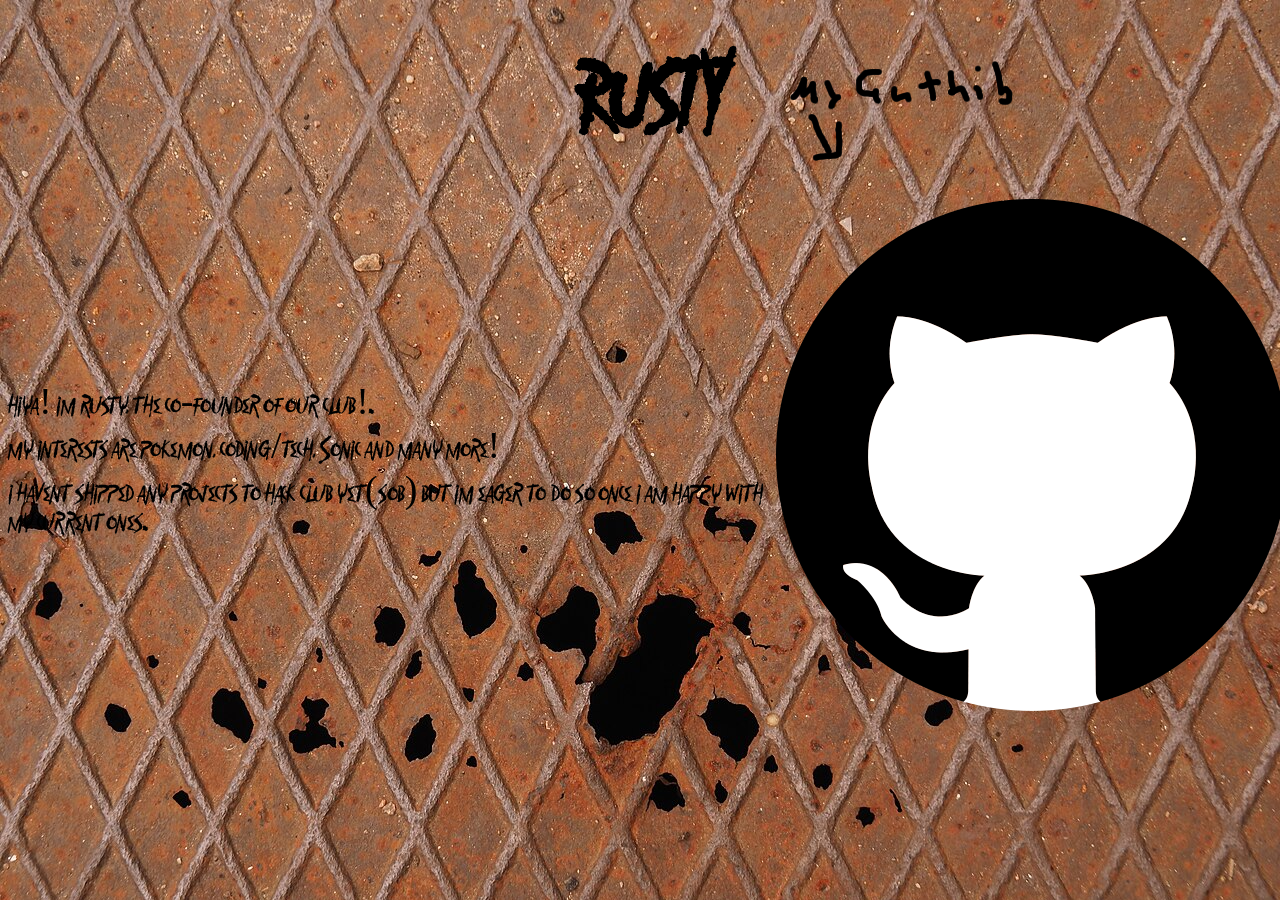
==== index.html @ d9d9b46e "added all the new files for the site" ====
<!DOCTYPE html>
<html>
<head>
    <title>full of rust</title>

<link rel="stylesheet" href="style.css">
</head>
<body class="bg">

    <h1>RUSTY</h1>
    <p>hiya! im rusty, the co-founder of our club!.<br>
    my interests are pokemon, coding/tech, Sonic and many more!<br>
    i havent shipped any projects to hack club yet(sob) but im eager to do so once i am happy with my current ones.<br>
    <a href="https://github.com/rusty303"><img src="github_logo_icon_229278.png"></img></a>
    </p>

</body>

</html>
---- style.css ----
body,html{
    width: 100%;
}

.bg{
    width:100%;

    background-image: url("subbadubbahinnagrun.png");
    background-size:cover;
}

@font-face{
    font-family: rustyyy;
    src: url("NoctureFreeRegular-BLXDd.otf");
    font-size: large;
}

h1{
    font-family: rustyyy;
    font-size: 100px;
    display: flex;
    align-items: center;
    justify-content: center;
}
p{
    font-family: rustyyy;
    font-size: 38px;
    display: flex;
    align-items: center;
    justify-content: center;
}
img{
    size: 100px;

}
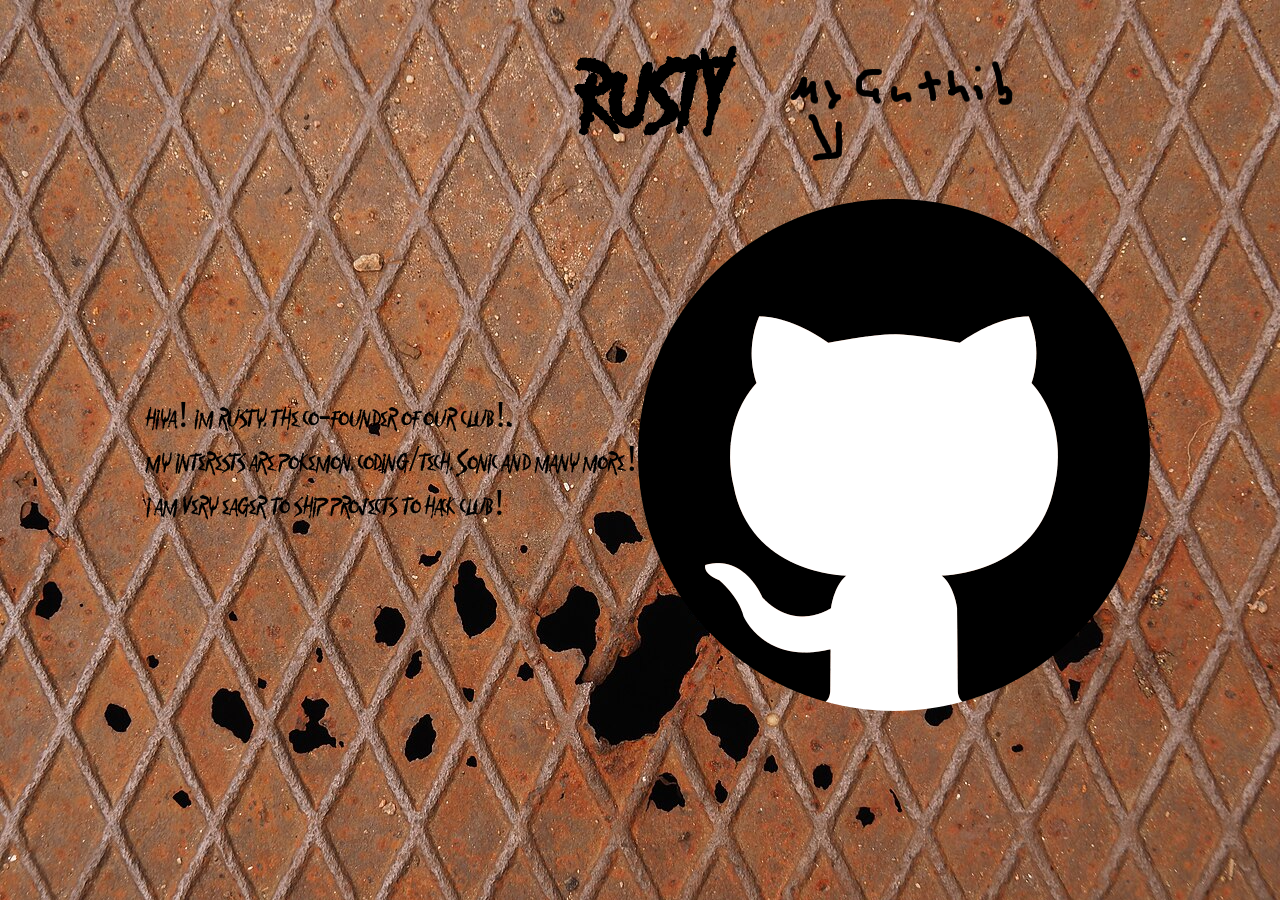
==== commit d97209d8: "updated the index a wee bit" ====
--- a/index.html
+++ b/index.html
@@ -10,7 +10,7 @@
     <h1>RUSTY</h1>
     <p>hiya! im rusty, the co-founder of our club!.<br>
     my interests are pokemon, coding/tech, Sonic and many more!<br>
-    i havent shipped any projects to hack club yet(sob) but im eager to do so once i am happy with my current ones.<br>
+    i am very eager to ship projects to hack club!<br>
     <a href="https://github.com/rusty303"><img src="github_logo_icon_229278.png"></img></a>
     </p>
 
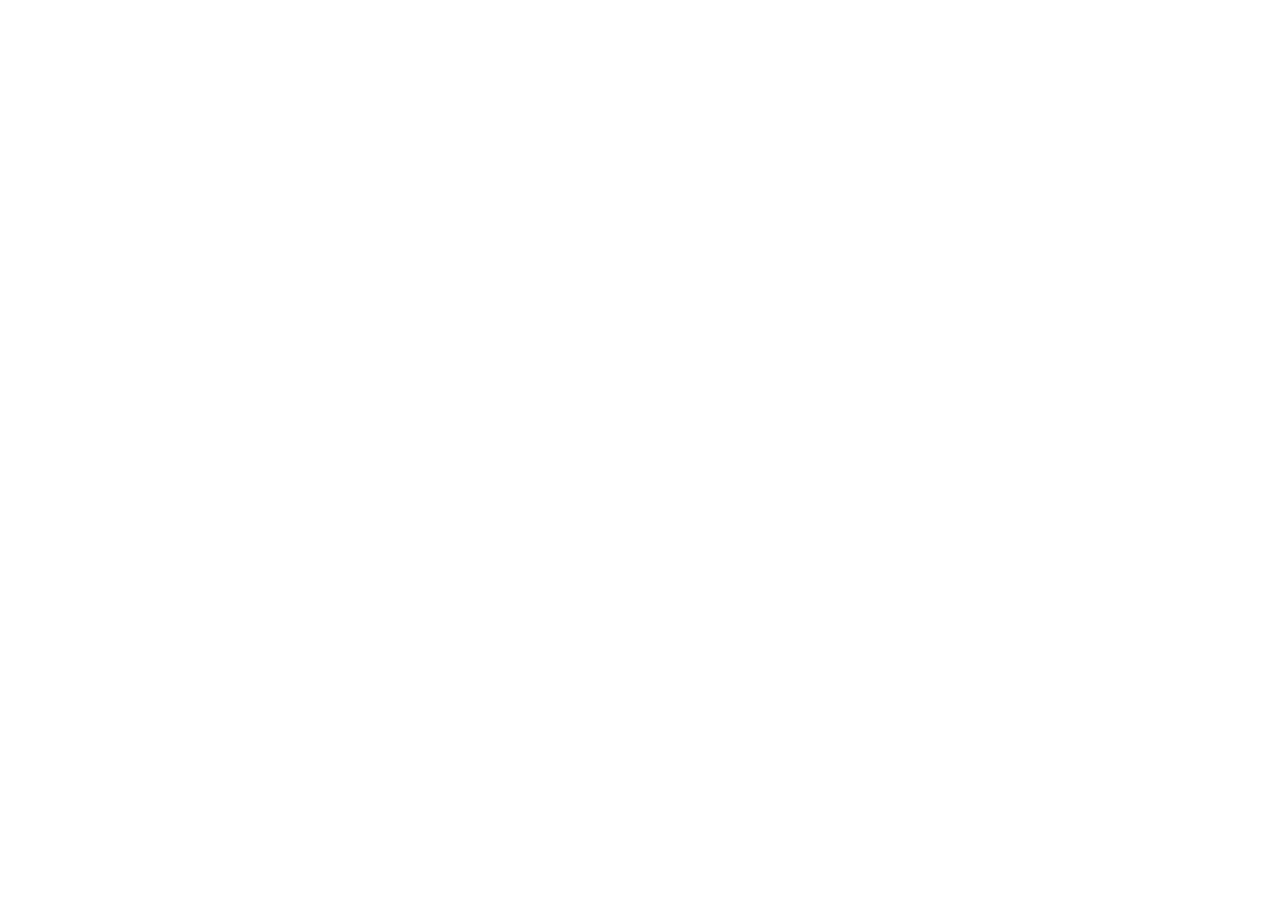
==== commit 2462937c: "mainly just made the css new and got rid of the ugly ass old font and background p2(fucked up the fi" ====
--- a/index.html
+++ b/index.html
@@ -2,18 +2,11 @@
 <html>
 <head>
     <title>full of rust</title>
-
+<link rel="icon" type="image/x-icon" href="lain.jpg"
 <link rel="stylesheet" href="style.css">
 </head>
 <body class="bg">
 
-    <h1>RUSTY</h1>
-    <p>hiya! im rusty, the co-founder of our club!.<br>
-    my interests are pokemon, coding/tech, Sonic and many more!<br>
-    i am very eager to ship projects to hack club!<br>
-    <a href="https://github.com/rusty303"><img src="github_logo_icon_229278.png"></img></a>
-    </p>
-
 </body>
 
 </html>
--- a/style.css
+++ b/style.css
@@ -1,35 +1,7 @@
-body,html{
-    width: 100%;
+
+html,
+body {
+  height: 100%
+background: #FFB5C0;
+  background: linear-gradient(90deg, rgba(255, 181, 192, 1) 0%, rgba(255, 217, 217, 1) 50%, rgba(255, 255, 255, 1) 100%);
 }
-
-.bg{
-    width:100%;
-
-    background-image: url("subbadubbahinnagrun.png");
-    background-size:cover;
-}
-
-@font-face{
-    font-family: rustyyy;
-    src: url("NoctureFreeRegular-BLXDd.otf");
-    font-size: large;
-}
-
-h1{
-    font-family: rustyyy;
-    font-size: 100px;
-    display: flex;
-    align-items: center;
-    justify-content: center;
-}
-p{
-    font-family: rustyyy;
-    font-size: 38px;
-    display: flex;
-    align-items: center;
-    justify-content: center;
-}
-img{
-    size: 100px;
-
-}
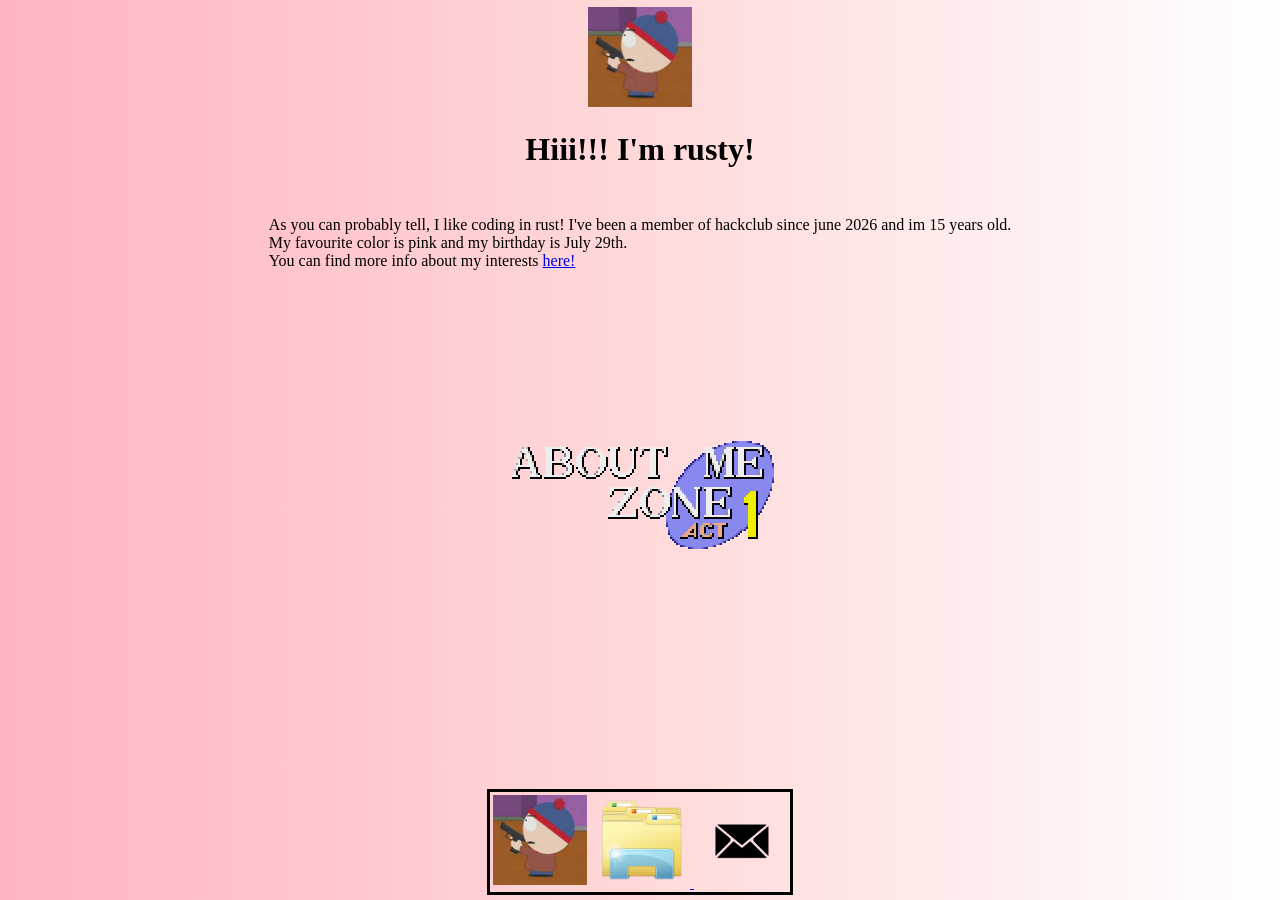
==== commit 330852ff: "finished the about me page" ====
--- a/index.html
+++ b/index.html
@@ -1,12 +1,11 @@
 <!DOCTYPE html>
 <html>
 <head>
-    <title>full of rust</title>
+<meta charset="utf-8">
+<meta http-equiv="refresh" content="0; url=about-me.html"
+<meta name="viewport" content="width=device-width, initial-scale=1">
+<title>index</title>
 <link rel="icon" type="image/x-icon" href="lain.jpg"
 <link rel="stylesheet" href="style.css">
 </head>
-<body class="bg">
-
-</body>
-
 </html>
--- a/style.css
+++ b/style.css
@@ -1,7 +1,15 @@
 
 html,
 body {
-  height: 100%
+  height: 100%;
 background: #FFB5C0;
   background: linear-gradient(90deg, rgba(255, 181, 192, 1) 0%, rgba(255, 217, 217, 1) 50%, rgba(255, 255, 255, 1) 100%);
 }
+
+@font-face{
+  font-family: spfont;
+  src: url(south-park-font.woff);
+}
+h1, p{
+  font-family: spfont;
+}
